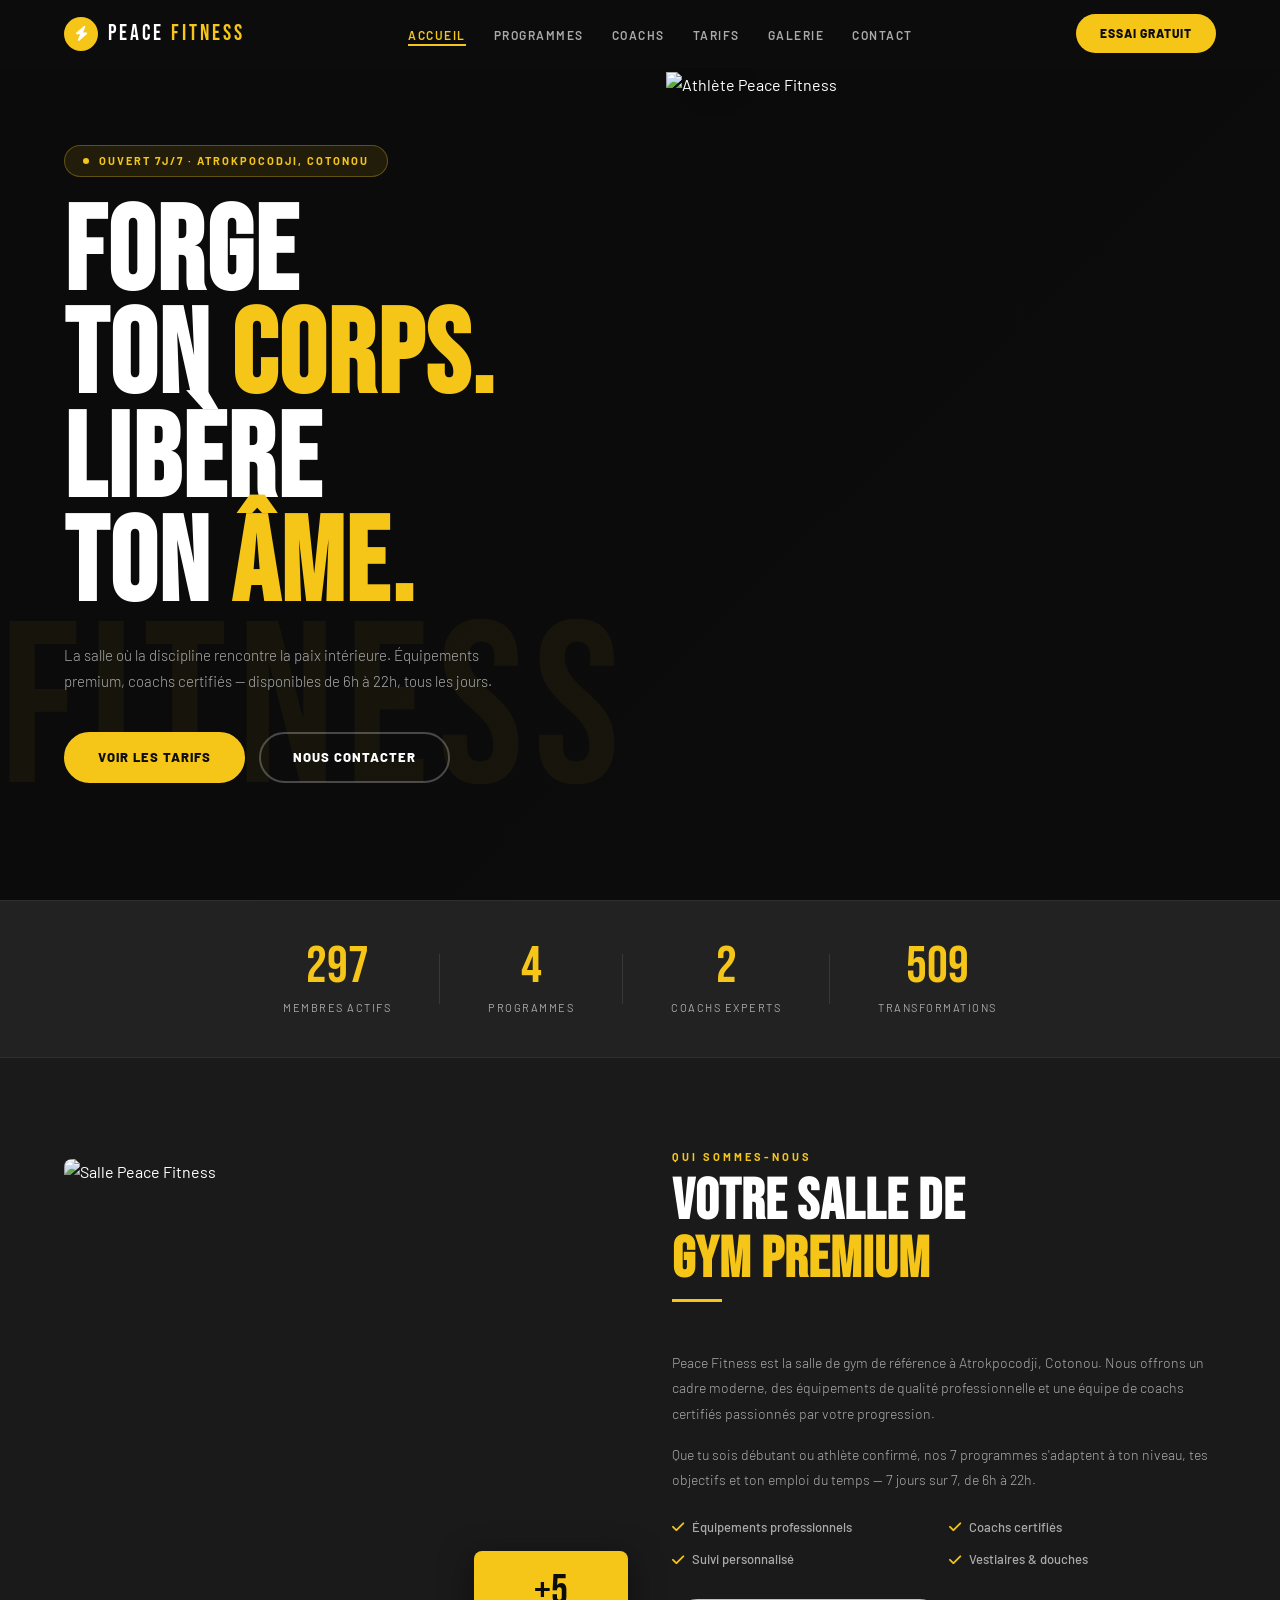
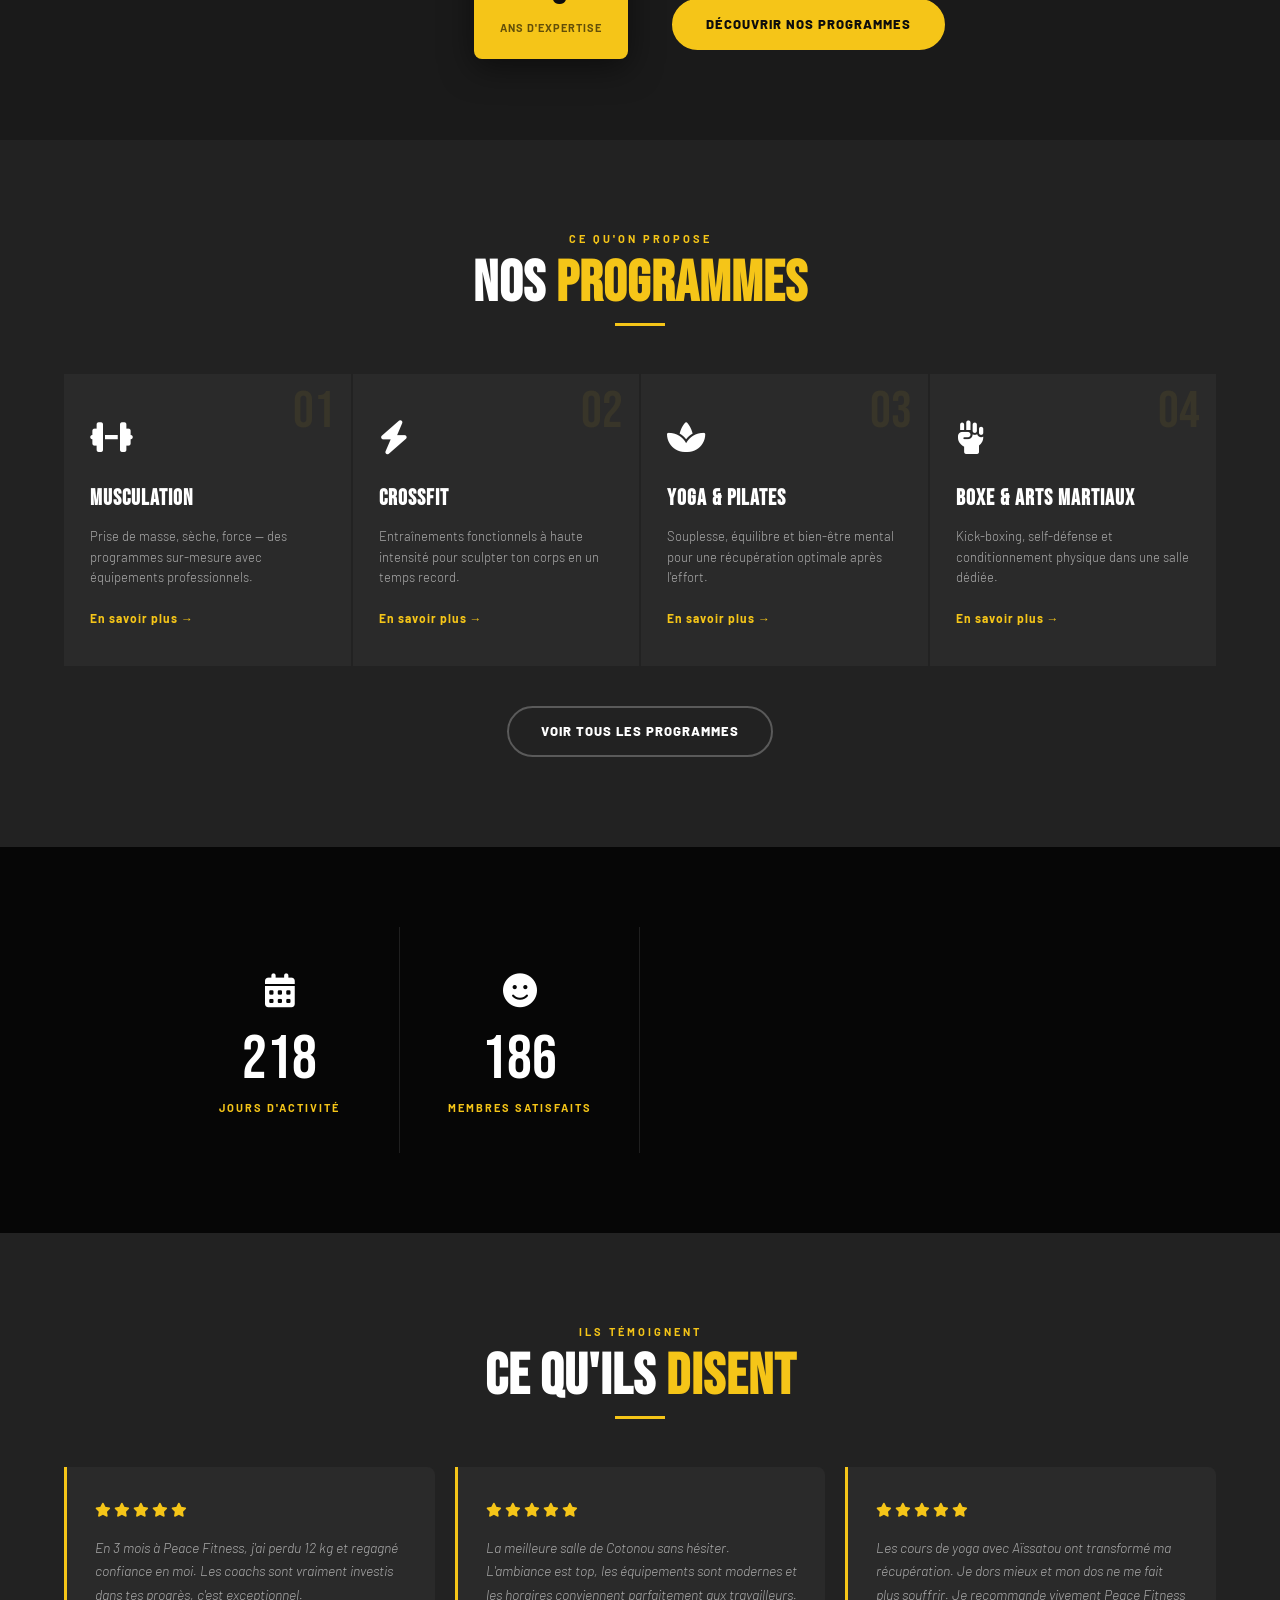
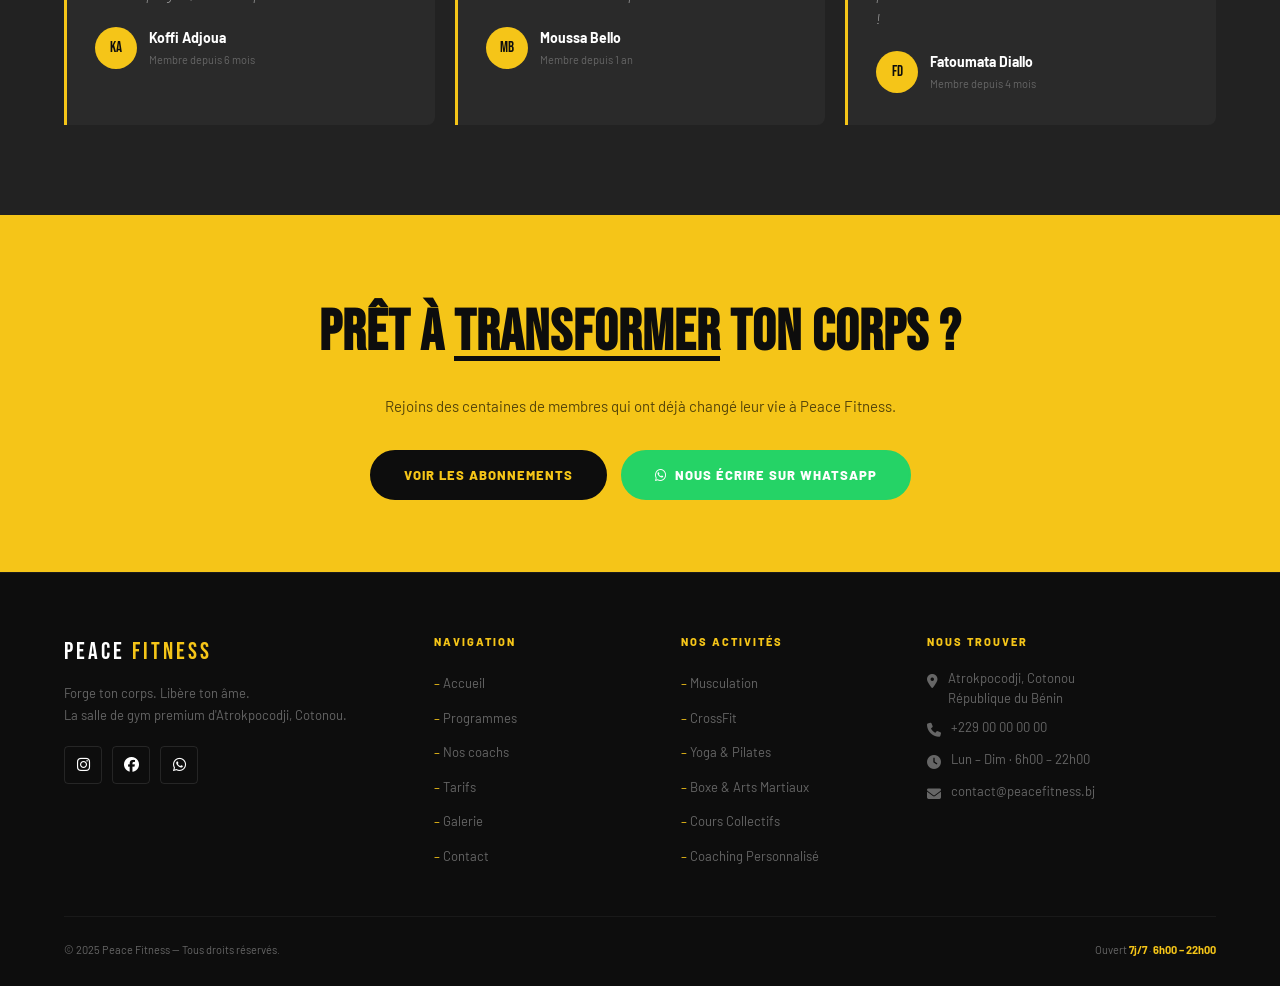
==== index.html @ 105f20bf "Premier commit - Peace Fitness" ====
<!DOCTYPE html>
<html lang="fr">
<head>
  <meta charset="UTF-8">
  <meta name="viewport" content="width=device-width, initial-scale=1.0">
  <meta name="description" content="Peace Fitness — Salle de gym premium à Atrokpocodji, Cotonou. Musculation, CrossFit, Yoga, Boxe. Ouverts 7j/7 de 6h à 22h.">
  <title>Accueil — Peace Fitness | Cotonou</title>
  <link rel="stylesheet" href="https://cdnjs.cloudflare.com/ajax/libs/font-awesome/6.5.1/css/all.min.css">
  <link rel="stylesheet" href="css/global.css">
  <link rel="stylesheet" href="css/home.css">
</head>
<body>

  <!-- Navigation -->
  <div id="nav-placeholder"></div>

  <!-- ═══ HERO ═══ -->
  <section id="hero">
    <div class="hero-bg"></div>
    <div class="hero-bg-letters">FITNESS</div>
    <img class="hero-athlete"
         src="https://images.unsplash.com/photo-1583454110551-21f2fa2afe61?w=900&q=80"
         alt="Athlète Peace Fitness">
    <div class="hero-content">
      <div class="hero-eyebrow">Ouvert 7j/7 · Atrokpocodji, Cotonou</div>
      <h1 class="hero-title">
        FORGE<br>TON <span>CORPS.</span><br>LIBÈRE<br>TON <span>ÂME.</span>
      </h1>
      <p class="hero-sub">La salle où la discipline rencontre la paix intérieure. Équipements premium, coachs certifiés — disponibles de 6h à 22h, tous les jours.</p>
      <div class="hero-btns">
        <a href="tarifs.html" class="btn btn-yellow">Voir les tarifs</a>
        <a href="contact.html" class="btn btn-outline">Nous contacter</a>
      </div>
    </div>
  </section>

  <!-- ═══ STATS BANDE ═══ -->
  <div class="stats-band">
    <div class="stat-item reveal">
      <div class="stat-num" data-target="500">0</div>
      <div class="stat-label">Membres actifs</div>
    </div>
    <div class="stat-sep"></div>
    <div class="stat-item reveal">
      <div class="stat-num" data-target="7">0</div>
      <div class="stat-label">Programmes</div>
    </div>
    <div class="stat-sep"></div>
    <div class="stat-item reveal">
      <div class="stat-num" data-target="5">0</div>
      <div class="stat-label">Coachs experts</div>
    </div>
    <div class="stat-sep"></div>
    <div class="stat-item reveal">
      <div class="stat-num" data-target="874">0</div>
      <div class="stat-label">Transformations</div>
    </div>
  </div>

  <!-- ═══ À PROPOS RAPIDE ═══ -->
  <section id="about-quick">
    <div class="about-grid">
      <div class="about-img-wrap reveal-left">
        <img src="https://images.unsplash.com/photo-1571902943202-507ec2618e8f?w=800&q=80" alt="Salle Peace Fitness" class="about-img">
        <div class="about-badge">
          <span class="badge-num">+5</span>
          <span class="badge-txt">ans d'expertise</span>
        </div>
      </div>
      <div class="about-content reveal-right">
        <div class="sec-eyebrow" style="text-align:left">Qui sommes-nous</div>
        <h2 class="sec-title" style="text-align:left">VOTRE SALLE DE<br><span>GYM PREMIUM</span></h2>
        <div class="sec-divider" style="margin-left:0"></div>
        <p class="about-text">Peace Fitness est la salle de gym de référence à Atrokpocodji, Cotonou. Nous offrons un cadre moderne, des équipements de qualité professionnelle et une équipe de coachs certifiés passionnés par votre progression.</p>
        <p class="about-text">Que tu sois débutant ou athlète confirmé, nos 7 programmes s'adaptent à ton niveau, tes objectifs et ton emploi du temps — 7 jours sur 7, de 6h à 22h.</p>
        <div class="about-features">
          <div class="about-feat"><span class="feat-icon"><i class="fa-solid fa-check"></i></span> Équipements professionnels</div>
          <div class="about-feat"><span class="feat-icon"><i class="fa-solid fa-check"></i></span> Coachs certifiés</div>
          <div class="about-feat"><span class="feat-icon"><i class="fa-solid fa-check"></i></span> Suivi personnalisé</div>
          <div class="about-feat"><span class="feat-icon"><i class="fa-solid fa-check"></i></span> Vestiaires & douches</div>
        </div>
        <a href="programmes.html" class="btn btn-yellow" style="margin-top:28px">Découvrir nos programmes</a>
      </div>
    </div>
  </section>

  <!-- ═══ PROGRAMMES APERÇU ═══ -->
  <section id="progs-preview" style="background:var(--black3)">
    <div class="sec-eyebrow reveal">Ce qu'on propose</div>
    <h2 class="sec-title reveal">NOS <span>PROGRAMMES</span></h2>
    <div class="sec-divider reveal"></div>
    <div class="progs-grid">
      <div class="prog-card reveal">
        <div class="prog-num">01</div>
        <div class="prog-icon"><i class="fa-solid fa-dumbbell"></i></div>
        <h3 class="prog-name">Musculation</h3>
        <p class="prog-desc">Prise de masse, sèche, force — des programmes sur-mesure avec équipements professionnels.</p>
        <a href="programmes.html" class="prog-link">En savoir plus →</a>
      </div>
      <div class="prog-card reveal">
        <div class="prog-num">02</div>
        <div class="prog-icon"><i class="fa-solid fa-bolt"></i></div>
        <h3 class="prog-name">CrossFit</h3>
        <p class="prog-desc">Entraînements fonctionnels à haute intensité pour sculpter ton corps en un temps record.</p>
        <a href="programmes.html" class="prog-link">En savoir plus →</a>
      </div>
      <div class="prog-card reveal">
        <div class="prog-num">03</div>
        <div class="prog-icon"><i class="fa-solid fa-spa"></i></div>
        <h3 class="prog-name">Yoga & Pilates</h3>
        <p class="prog-desc">Souplesse, équilibre et bien-être mental pour une récupération optimale après l'effort.</p>
        <a href="programmes.html" class="prog-link">En savoir plus →</a>
      </div>
      <div class="prog-card reveal">
        <div class="prog-num">04</div>
        <div class="prog-icon"><i class="fa-solid fa-hand-fist"></i></div>
        <h3 class="prog-name">Boxe & Arts Martiaux</h3>
        <p class="prog-desc">Kick-boxing, self-défense et conditionnement physique dans une salle dédiée.</p>
        <a href="programmes.html" class="prog-link">En savoir plus →</a>
      </div>
    </div>
    <div style="text-align:center;margin-top:40px">
      <a href="programmes.html" class="btn btn-outline reveal">Voir tous les programmes</a>
    </div>
  </section>

  <!-- ═══ COMPTEURS ═══ -->
  <section id="compteurs">
    <div class="compteurs-grid">
      <div class="compteur-item reveal"><div class="compteur-icon"><i class="fa-solid fa-calendar-days"></i></div><div class="compteur-num" data-target="586">0</div><div class="compteur-label">Jours d'activité</div></div>
      <div class="compteur-item reveal"><div class="compteur-icon"><i class="fa-solid fa-face-smile"></i></div><div class="compteur-num" data-target="500">0</div><div class="compteur-label">Membres satisfaits</div></div>
      <div class="compteur-item reveal"><div class="compteur-icon"><i class="fa-solid fa-trophy"></i></div><div class="compteur-num" data-target="874">0</div><div class="compteur-label">Transformations réussies</div></div>
      <div class="compteur-item reveal"><div class="compteur-icon"><i class="fa-solid fa-fire"></i></div><div class="compteur-num" data-target="1200">0</div><div class="compteur-label">Corps sculptés</div></div>
    </div>
  </section>

  <!-- ═══ TÉMOIGNAGES ═══ -->
  <section id="temoignages" style="background:var(--black3)">
    <div class="sec-eyebrow reveal">Ils témoignent</div>
    <h2 class="sec-title reveal">CE QU'ILS <span>DISENT</span></h2>
    <div class="sec-divider reveal"></div>
    <div class="temos-grid">
      <div class="temo-card reveal">
        <div class="temo-stars"><i class="fa-solid fa-star"></i><i class="fa-solid fa-star"></i><i class="fa-solid fa-star"></i><i class="fa-solid fa-star"></i><i class="fa-solid fa-star"></i></div>
        <p class="temo-text">En 3 mois à Peace Fitness, j'ai perdu 12 kg et regagné confiance en moi. Les coachs sont vraiment investis dans tes progrès, c'est exceptionnel.</p>
        <div class="temo-author">
          <div class="temo-avatar">KA</div>
          <div><div class="temo-name">Koffi Adjoua</div><div class="temo-info">Membre depuis 6 mois</div></div>
        </div>
      </div>
      <div class="temo-card reveal">
        <div class="temo-stars"><i class="fa-solid fa-star"></i><i class="fa-solid fa-star"></i><i class="fa-solid fa-star"></i><i class="fa-solid fa-star"></i><i class="fa-solid fa-star"></i></div>
        <p class="temo-text">La meilleure salle de Cotonou sans hésiter. L'ambiance est top, les équipements sont modernes et les horaires conviennent parfaitement aux travailleurs.</p>
        <div class="temo-author">
          <div class="temo-avatar">MB</div>
          <div><div class="temo-name">Moussa Bello</div><div class="temo-info">Membre depuis 1 an</div></div>
        </div>
      </div>
      <div class="temo-card reveal">
        <div class="temo-stars"><i class="fa-solid fa-star"></i><i class="fa-solid fa-star"></i><i class="fa-solid fa-star"></i><i class="fa-solid fa-star"></i><i class="fa-solid fa-star"></i></div>
        <p class="temo-text">Les cours de yoga avec Aïssatou ont transformé ma récupération. Je dors mieux et mon dos ne me fait plus souffrir. Je recommande vivement Peace Fitness !</p>
        <div class="temo-author">
          <div class="temo-avatar">FD</div>
          <div><div class="temo-name">Fatoumata Diallo</div><div class="temo-info">Membre depuis 4 mois</div></div>
        </div>
      </div>
    </div>
  </section>

  <!-- ═══ CTA BANDE ═══ -->
  <section id="cta-band">
    <div class="cta-content reveal">
      <h2 class="cta-title">PRÊT À <span>TRANSFORMER</span> TON CORPS ?</h2>
      <p class="cta-sub">Rejoins des centaines de membres qui ont déjà changé leur vie à Peace Fitness.</p>
      <div class="cta-btns">
        <a href="tarifs.html" class="btn btn-yellow">Voir les abonnements</a>
        <a href="https://wa.me/22900000000" class="btn btn-wa" target="_blank"><i class="fa-brands fa-whatsapp"></i> Nous écrire sur WhatsApp</a>
      </div>
    </div>
  </section>

  <!-- Footer -->
  <div id="footer-placeholder"></div>

  <script src="js/components.js"></script>
  <script src="js/global.js"></script>
  <script>
    /* Compteurs stats-band */
    document.addEventListener('DOMContentLoaded', () => {
      const statNums = document.querySelectorAll('.stat-num');
      const sObs = new IntersectionObserver((entries) => {
        entries.forEach(e => {
          if (e.isIntersecting) {
            const t = parseInt(e.target.dataset.target);
            let c = 0; const step = t / (1400/16);
            const timer = setInterval(() => {
              c += step; if (c >= t) { c = t; clearInterval(timer); }
              e.target.textContent = Math.floor(c).toLocaleString('fr-FR');
            }, 16);
            sObs.unobserve(e.target);
          }
        });
      }, { threshold: 0.5 });
      statNums.forEach(n => sObs.observe(n));
    });
  </script>
</body>
</html>
---- css/global.css ----
@import url('https://fonts.googleapis.com/css2?family=Bebas+Neue&family=Barlow:ital,wght@0,300;0,400;0,500;0,600;0,700;0,800;0,900;1,400&display=swap');

/* ═══════════════════════════════════════
   VARIABLES GLOBALES
═══════════════════════════════════════ */
:root {
  --black:      #0D0D0D;
  --black2:     #1A1A1A;
  --black3:     #222222;
  --black4:     #2A2A2A;
  --yellow:     #F5C518;
  --yellow-lt:  #FFE066;
  --yellow-dim: rgba(245,197,24,0.10);
  --white:      #FFFFFF;
  --gray:       #AAAAAA;
  --gray2:      #666666;
  --green:      #25D366;
  --font-title: 'Bebas Neue', sans-serif;
  --font-body:  'Barlow', sans-serif;
  --nav-h:      68px;
  --radius:     4px;
  --radius-lg:  8px;
  --transition: 0.25s ease;
}

/* ═══════════════════════════════════════
   RESET & BASE
═══════════════════════════════════════ */
*, *::before, *::after { box-sizing: border-box; margin: 0; padding: 0; }
html   { scroll-behavior: smooth; font-size: 16px; }
body   { background: var(--black2); color: var(--white); font-family: var(--font-body); overflow-x: hidden; line-height: 1.6; }
img    { display: block; max-width: 100%; }
a      { text-decoration: none; color: inherit; }
ul     { list-style: none; }
button { cursor: pointer; font-family: var(--font-body); border: none; }

/* ═══════════════════════════════════════
   NAVIGATION
═══════════════════════════════════════ */
.navbar {
  position: fixed; top: 0; left: 0; right: 0; z-index: 300;
  display: flex; align-items: center; justify-content: space-between;
  padding: 0 5%; height: var(--nav-h);
  background: rgba(13,13,13,0.96);
  backdrop-filter: blur(12px);
  border-bottom: 1px solid rgba(245,197,24,0.0);
  transition: border-color var(--transition);
}
.navbar.scrolled { border-bottom-color: rgba(245,197,24,0.2); }

.nav-logo { display: flex; align-items: center; gap: 10px; }
.nav-logo-icon {
  width: 34px; height: 34px; background: var(--yellow);
  border-radius: 50%; display: flex; align-items: center;
  justify-content: center; font-size: 15px; flex-shrink: 0;
}
.nav-logo-text { font-family: var(--font-title); font-size: 22px; letter-spacing: 3px; color: var(--white); }
.nav-logo-text span { color: var(--yellow); }

.nav-links { display: flex; gap: 28px; }
.nav-links a {
  color: var(--gray); font-size: 12px; font-weight: 600;
  letter-spacing: 1.5px; text-transform: uppercase;
  transition: color var(--transition); position: relative; padding-bottom: 2px;
}
.nav-links a::after {
  content: ''; position: absolute; bottom: -2px; left: 0; right: 0;
  height: 2px; background: var(--yellow); transform: scaleX(0);
  transition: transform var(--transition); transform-origin: left;
}
.nav-links a:hover, .nav-links a.active { color: var(--yellow); }
.nav-links a:hover::after, .nav-links a.active::after { transform: scaleX(1); }

.nav-cta {
  background: var(--yellow); color: var(--black);
  padding: 10px 24px; border-radius: 30px;
  font-size: 12px; font-weight: 800; letter-spacing: 1px; text-transform: uppercase;
  transition: background var(--transition), transform var(--transition);
}
.nav-cta:hover { background: var(--yellow-lt); transform: translateY(-1px); }

.burger {
  display: none; flex-direction: column; gap: 5px;
  background: none; border: none; padding: 4px;
}
.burger span { width: 24px; height: 2px; background: var(--white); display: block; transition: all 0.3s; }
.burger.open span:nth-child(1) { transform: translateY(7px) rotate(45deg); }
.burger.open span:nth-child(2) { opacity: 0; }
.burger.open span:nth-child(3) { transform: translateY(-7px) rotate(-45deg); }

.mobile-menu {
  display: none; position: fixed; top: var(--nav-h); left: 0; right: 0;
  background: var(--black); z-index: 299;
  border-bottom: 2px solid var(--yellow);
  padding: 0 5%;
  max-height: 0; overflow: hidden;
  transition: max-height 0.35s ease, padding 0.35s ease;
}
.mobile-menu.open { max-height: 400px; padding: 16px 5% 24px; }
.mobile-menu a {
  display: block; color: var(--gray); font-size: 14px; font-weight: 600;
  letter-spacing: 1px; text-transform: uppercase;
  padding: 13px 0; border-bottom: 1px solid rgba(255,255,255,0.06);
  transition: color var(--transition);
}
.mobile-menu a:hover, .mobile-menu a.active { color: var(--yellow); }
.mobile-menu .mob-cta { color: var(--yellow); font-weight: 800; border-bottom: none; margin-top: 8px; }

/* ═══════════════════════════════════════
   PAGE HEADER (bannière titre intérieure)
═══════════════════════════════════════ */
.page-header {
  padding: calc(var(--nav-h) + 70px) 5% 70px;
  background: var(--black);
  position: relative; overflow: hidden; text-align: center;
}
.page-header::before {
  content: ''; position: absolute; inset: 0;
  background: url('https://images.unsplash.com/photo-1534438327276-14e5300c3a48?w=1400&q=80') center/cover;
  opacity: 0.10;
}
.page-header-bg-text {
  position: absolute; top: 50%; left: 50%; transform: translate(-50%, -50%);
  font-family: var(--font-title); font-size: clamp(80px, 15vw, 180px);
  color: rgba(245,197,24,0.05); letter-spacing: 10px;
  pointer-events: none; white-space: nowrap;
}
.page-header-content { position: relative; z-index: 2; }
.page-header-eyebrow {
  display: inline-block; font-size: 11px; font-weight: 700;
  letter-spacing: 3px; text-transform: uppercase; color: var(--yellow);
  margin-bottom: 14px;
}
.page-header h1 {
  font-family: var(--font-title); font-size: clamp(44px, 7vw, 80px);
  color: var(--white); letter-spacing: 2px; line-height: 1;
  margin-bottom: 16px;
}
.page-header h1 span { color: var(--yellow); }
.page-header p { font-size: 15px; color: var(--gray); max-width: 520px; margin: 0 auto; font-weight: 300; }
.breadcrumb {
  display: flex; align-items: center; justify-content: center;
  gap: 8px; margin-top: 24px;
  font-size: 12px; color: var(--gray2); letter-spacing: 1px;
}
.breadcrumb a { color: var(--yellow); transition: opacity var(--transition); }
.breadcrumb a:hover { opacity: 0.7; }
.breadcrumb-sep { color: var(--gray2); }

/* ═══════════════════════════════════════
   SECTION UTILITAIRES
═══════════════════════════════════════ */
section { padding: 90px 5%; }

.sec-eyebrow {
  font-size: 11px; font-weight: 700; letter-spacing: 3px;
  text-transform: uppercase; color: var(--yellow);
  text-align: center; margin-bottom: 8px;
}
.sec-title {
  font-family: var(--font-title); font-size: clamp(34px, 5vw, 58px);
  text-align: center; color: var(--white); letter-spacing: 1px;
  line-height: 1; margin-bottom: 10px;
}
.sec-title span { color: var(--yellow); }
.sec-divider { width: 50px; height: 3px; background: var(--yellow); margin: 0 auto 48px; }

.sec-header-left .sec-eyebrow { text-align: left; }
.sec-header-left .sec-title   { text-align: left; }
.sec-header-left .sec-divider { margin-left: 0; }

/* ═══════════════════════════════════════
   BOUTONS
═══════════════════════════════════════ */
.btn {
  display: inline-block; padding: 13px 32px; border-radius: 30px;
  font-size: 13px; font-weight: 800; letter-spacing: 1px; text-transform: uppercase;
  transition: all var(--transition); border: 2px solid transparent;
}
.btn-yellow  { background: var(--yellow); color: var(--black); border-color: var(--yellow); }
.btn-yellow:hover { background: var(--yellow-lt); border-color: var(--yellow-lt); transform: translateY(-2px); }
.btn-outline { background: transparent; color: var(--white); border-color: rgba(255,255,255,0.25); }
.btn-outline:hover { border-color: var(--yellow); color: var(--yellow); transform: translateY(-2px); }
.btn-dark    { background: var(--black); color: var(--yellow); border-color: var(--black); }
.btn-dark:hover { background: var(--black2); }
.btn-wa      { background: var(--green); color: var(--white); border-color: var(--green); gap: 8px; display: inline-flex; align-items: center; }
.btn-wa:hover { background: #1ebe5a; border-color: #1ebe5a; transform: translateY(-2px); }
.btn-sm { padding: 9px 22px; font-size: 12px; }

/* ═══════════════════════════════════════
   CARDS COMMUNES
═══════════════════════════════════════ */
.card {
  background: var(--black3); border-radius: var(--radius-lg);
  border: 1px solid rgba(255,255,255,0.06);
  transition: transform var(--transition), box-shadow var(--transition);
}
.card:hover { transform: translateY(-5px); box-shadow: 0 12px 40px rgba(0,0,0,0.4); }

/* ═══════════════════════════════════════
   SCROLL REVEAL
═══════════════════════════════════════ */
.reveal { opacity: 0; transform: translateY(28px); transition: opacity 0.6s ease, transform 0.6s ease; }
.reveal.visible { opacity: 1; transform: translateY(0); }
.reveal-left  { opacity: 0; transform: translateX(-30px); transition: opacity 0.6s ease, transform 0.6s ease; }
.reveal-left.visible  { opacity: 1; transform: translateX(0); }
.reveal-right { opacity: 0; transform: translateX(30px); transition: opacity 0.6s ease, transform 0.6s ease; }
.reveal-right.visible { opacity: 1; transform: translateX(0); }

/* ═══════════════════════════════════════
   NOTIFICATION TOAST
═══════════════════════════════════════ */
.toast {
  position: fixed; bottom: 24px; right: 24px; z-index: 9999;
  background: var(--black3); border: 1px solid var(--yellow);
  border-radius: var(--radius-lg); padding: 14px 20px;
  font-size: 14px; color: var(--white); max-width: 300px;
  transform: translateY(80px); opacity: 0; transition: all 0.35s;
  pointer-events: none;
}
.toast.show { transform: translateY(0); opacity: 1; }
.toast strong { color: var(--yellow); }

/* ═══════════════════════════════════════
   FOOTER
═══════════════════════════════════════ */
footer {
  background: var(--black); border-top: 1px solid rgba(255,255,255,0.06);
  padding: 60px 5% 28px;
}
.footer-grid {
  display: grid; grid-template-columns: 1.6fr 1fr 1fr 1.4fr;
  gap: 40px; margin-bottom: 48px;
}
.footer-logo { font-family: var(--font-title); font-size: 24px; letter-spacing: 3px; color: var(--white); margin-bottom: 10px; }
.footer-logo span { color: var(--yellow); }
.footer-tagline { font-size: 13px; color: var(--gray2); line-height: 1.7; margin-bottom: 20px; }
.footer-social { display: flex; gap: 10px; }
.footer-social a {
  width: 38px; height: 38px; border-radius: var(--radius);
  border: 1px solid rgba(255,255,255,0.1); display: flex;
  align-items: center; justify-content: center; font-size: 15px;
  transition: all var(--transition);
}
.footer-social a:hover { border-color: var(--yellow); background: var(--yellow-dim); }

.footer-col-title {
  font-size: 11px; font-weight: 800; letter-spacing: 2px;
  text-transform: uppercase; color: var(--yellow); margin-bottom: 18px;
}
.footer-links { display: flex; flex-direction: column; gap: 9px; }
.footer-links a { font-size: 13px; color: var(--gray2); transition: color var(--transition); }
.footer-links a::before { content: '– '; color: var(--yellow); }
.footer-links a:hover { color: var(--yellow); }

.footer-contact-item { display: flex; align-items: flex-start; gap: 10px; margin-bottom: 10px; }
.footer-contact-item .icon { font-size: 14px; margin-top: 1px; flex-shrink: 0; }
.footer-contact-item span { font-size: 13px; color: var(--gray2); line-height: 1.5; }

.footer-bottom {
  border-top: 1px solid rgba(255,255,255,0.05); padding-top: 24px;
  display: flex; justify-content: space-between; align-items: center; flex-wrap: wrap; gap: 12px;
}
.footer-copy { font-size: 11px; color: var(--gray2); }
.footer-hours { font-size: 11px; color: var(--gray2); }
.footer-hours span { color: var(--yellow); font-weight: 700; }

/* ═══════════════════════════════════════
   RESPONSIVE GLOBAL
═══════════════════════════════════════ */
@media (max-width: 960px) {
  .footer-grid { grid-template-columns: 1fr 1fr; }
}
@media (max-width: 640px) {
  .nav-links, .nav-cta { display: none; }
  .burger { display: flex; }
  section { padding: 70px 5%; }
  .footer-grid { grid-template-columns: 1fr; gap: 28px; }
  .footer-bottom { flex-direction: column; text-align: center; }
}
---- css/home.css ----
/* ═══════════════════════════════════════
   HOME PAGE CSS
═══════════════════════════════════════ */

/* ── HERO ── */
#hero {
  position: relative; min-height: 100vh;
  display: flex; align-items: center;
  padding: calc(var(--nav-h) + 20px) 5% 60px;
  background: var(--black); overflow: hidden;
}
.hero-bg {
  position: absolute; inset: 0;
  background: url('https://images.unsplash.com/photo-1534438327276-14e5300c3a48?w=1400&q=80') center/cover;
  opacity: 0.18;
}
.hero-bg::after {
  content: ''; position: absolute; inset: 0;
  background: linear-gradient(135deg, rgba(0,0,0,0.88) 40%, rgba(0,0,0,0.3));
}
.hero-bg-letters {
  position: absolute; left: 0; bottom: 8%;
  font-family: var(--font-title); font-size: clamp(100px,18vw,240px);
  color: rgba(245,197,24,0.05); letter-spacing: 10px;
  pointer-events: none; line-height: 1; z-index: 1;
}
.hero-athlete {
  position: absolute; right: 0; bottom: 0;
  height: 92%; width: 48%;
  object-fit: contain; object-position: bottom right;
  filter: drop-shadow(0 0 60px rgba(245,197,24,0.10));
  z-index: 1;
}
.hero-content { position: relative; z-index: 2; max-width: 600px; }
.hero-eyebrow {
  display: inline-flex; align-items: center; gap: 10px;
  background: rgba(245,197,24,0.10); border: 1px solid rgba(245,197,24,0.3);
  border-radius: 100px; padding: 6px 18px;
  font-size: 11px; font-weight: 700; letter-spacing: 2px; text-transform: uppercase;
  color: var(--yellow); margin-bottom: 26px;
}
.hero-eyebrow::before {
  content: ''; width: 6px; height: 6px;
  background: var(--yellow); border-radius: 50%;
  animation: blink 1.5s ease-in-out infinite;
}
@keyframes blink { 0%,100%{opacity:1} 50%{opacity:0.2} }
.hero-title {
  font-family: var(--font-title); font-size: clamp(58px, 9.5vw, 118px);
  line-height: .88; letter-spacing: 2px; color: var(--white); margin-bottom: 24px;
}
.hero-title span { color: var(--yellow); }
.hero-sub {
  font-size: 15px; color: var(--gray); line-height: 1.75;
  max-width: 440px; margin-bottom: 38px; font-weight: 300;
}
.hero-btns { display: flex; gap: 14px; flex-wrap: wrap; }

/* ── STATS BAND ── */
.stats-band {
  background: var(--black3); border-top: 1px solid rgba(255,255,255,0.06);
  border-bottom: 1px solid rgba(255,255,255,0.06);
  display: flex; align-items: center; justify-content: center;
  flex-wrap: wrap; gap: 0; padding: 40px 5%;
}
.stat-item { text-align: center; padding: 0 48px; }
.stat-num {
  font-family: var(--font-title); font-size: 52px; color: var(--yellow); line-height: 1;
}
.stat-label { font-size: 11px; color: var(--gray); text-transform: uppercase; letter-spacing: 1.5px; margin-top: 6px; }
.stat-sep { width: 1px; height: 50px; background: rgba(255,255,255,0.1); }

/* ── À PROPOS ── */
#about-quick { background: var(--black2); }
.about-grid { display: grid; grid-template-columns: 1fr 1fr; gap: 64px; align-items: center; }
.about-img-wrap { position: relative; }
.about-img { width: 100%; height: 480px; object-fit: cover; border-radius: var(--radius-lg); filter: grayscale(20%); }
.about-badge {
  position: absolute; bottom: -20px; right: -20px;
  background: var(--yellow); border-radius: var(--radius-lg);
  padding: 20px 26px; text-align: center; box-shadow: 0 8px 32px rgba(0,0,0,0.5);
}
.badge-num { display: block; font-family: var(--font-title); font-size: 42px; color: var(--black); line-height: 1; }
.badge-txt { font-size: 11px; font-weight: 700; letter-spacing: 1px; text-transform: uppercase; color: rgba(0,0,0,0.6); }
.about-text { font-size: 14px; color: var(--gray); line-height: 1.8; margin-bottom: 16px; font-weight: 300; }
.about-features { display: grid; grid-template-columns: 1fr 1fr; gap: 10px; margin-top: 24px; }
.about-feat { display: flex; align-items: center; gap: 8px; font-size: 13px; color: var(--gray); font-weight: 500; }
.feat-icon { color: var(--yellow); font-weight: 700; font-size: 14px; }

/* ── PROGRAMMES PREVIEW ── */
.progs-grid { display: grid; grid-template-columns: repeat(4, 1fr); gap: 2px; }
.prog-card {
  background: var(--black4); padding: 36px 26px;
  position: relative; overflow: hidden;
  transition: background var(--transition);
}
.prog-card::after {
  content: ''; position: absolute; bottom: 0; left: 0; right: 0;
  height: 3px; background: var(--yellow);
  transform: scaleX(0); transition: transform var(--transition); transform-origin: left;
}
.prog-card:hover { background: #333; }
.prog-card:hover::after { transform: scaleX(1); }
.prog-num {
  position: absolute; top: 12px; right: 16px;
  font-family: var(--font-title); font-size: 52px;
  color: rgba(245,197,24,0.07); line-height: 1;
}
.prog-icon { font-size: 34px; margin-bottom: 16px; }
.prog-name { font-family: var(--font-title); font-size: 22px; color: var(--white); letter-spacing: 1px; margin-bottom: 10px; }
.prog-desc { font-size: 13px; color: var(--gray); line-height: 1.6; font-weight: 300; margin-bottom: 16px; }
.prog-link { font-size: 12px; font-weight: 700; color: var(--yellow); letter-spacing: 1px; transition: letter-spacing var(--transition); }
.prog-card:hover .prog-link { letter-spacing: 2px; }

/* ── COMPTEURS ── */
#compteurs {
  background: url('https://images.unsplash.com/photo-1517836357463-d25dfeac3438?w=1400&q=80') center/cover fixed;
  position: relative; padding: 80px 5%;
}
#compteurs::before { content: ''; position: absolute; inset: 0; background: rgba(0,0,0,0.78); }
.compteurs-grid {
  position: relative; z-index: 2;
  display: grid; grid-template-columns: repeat(4,1fr);
  max-width: 960px; margin: 0 auto; text-align: center;
}
.compteur-item { padding: 36px 20px; border-right: 1px solid rgba(255,255,255,0.1); }
.compteur-item:last-child { border-right: none; }
.compteur-icon { font-size: 34px; margin-bottom: 12px; }
.compteur-num { font-family: var(--font-title); font-size: 62px; color: var(--white); line-height: 1; margin-bottom: 8px; }
.compteur-label { font-size: 11px; font-weight: 700; letter-spacing: 2px; text-transform: uppercase; color: var(--yellow); }

/* ── TÉMOIGNAGES ── */
.temos-grid { display: grid; grid-template-columns: repeat(3,1fr); gap: 20px; }
.temo-card { background: var(--black4); padding: 32px 28px; border-left: 3px solid var(--yellow); border-radius: 0 var(--radius-lg) var(--radius-lg) 0; }
.temo-stars { color: var(--yellow); font-size: 14px; letter-spacing: 3px; margin-bottom: 14px; }
.temo-text { font-size: 14px; color: var(--gray); line-height: 1.7; font-style: italic; font-weight: 300; margin-bottom: 20px; }
.temo-author { display: flex; align-items: center; gap: 12px; }
.temo-avatar { width: 42px; height: 42px; border-radius: 50%; background: var(--yellow); display: flex; align-items: center; justify-content: center; font-family: var(--font-title); font-size: 15px; color: var(--black); flex-shrink: 0; }
.temo-name { font-size: 14px; font-weight: 700; color: var(--white); }
.temo-info { font-size: 11px; color: var(--gray2); margin-top: 2px; }

/* ── CTA BAND ── */
#cta-band {
  background: var(--yellow);
  padding: 72px 5%; text-align: center;
}
.cta-title { font-family: var(--font-title); font-size: clamp(32px,5vw,58px); color: var(--black); letter-spacing: 1px; margin-bottom: 14px; }
.cta-title span { color: var(--black); text-decoration: underline; text-underline-offset: 6px; }
.cta-sub { font-size: 15px; color: rgba(0,0,0,0.65); margin-bottom: 32px; font-weight: 400; }
.cta-btns { display: flex; gap: 14px; justify-content: center; flex-wrap: wrap; }
.cta-btns .btn-yellow { background: var(--black); color: var(--yellow); border-color: var(--black); }
.cta-btns .btn-yellow:hover { background: #111; }
.cta-btns .btn-wa { background: var(--green); border-color: var(--green); color: var(--white); }

/* ── RESPONSIVE ── */
@media (max-width: 960px) {
  .hero-athlete { width: 45%; opacity: 0.35; }
  .about-grid   { grid-template-columns: 1fr; }
  .about-badge  { right: 10px; }
  .progs-grid   { grid-template-columns: repeat(2,1fr); }
  .temos-grid   { grid-template-columns: 1fr; }
  .compteurs-grid { grid-template-columns: repeat(2,1fr); }
  .compteur-item:nth-child(2) { border-right: none; }
}
@media (max-width: 640px) {
  .hero-athlete   { display: none; }
  .hero-title     { font-size: 68px; }
  .hero-btns      { flex-direction: column; }
  .hero-btns .btn { text-align: center; }
  .stats-band     { gap: 0; }
  .stat-item      { padding: 20px 24px; }
  .stat-sep       { width: 100%; height: 1px; }
  .progs-grid     { grid-template-columns: 1fr; }
  .about-features { grid-template-columns: 1fr; }
  .cta-btns       { flex-direction: column; align-items: center; }
}
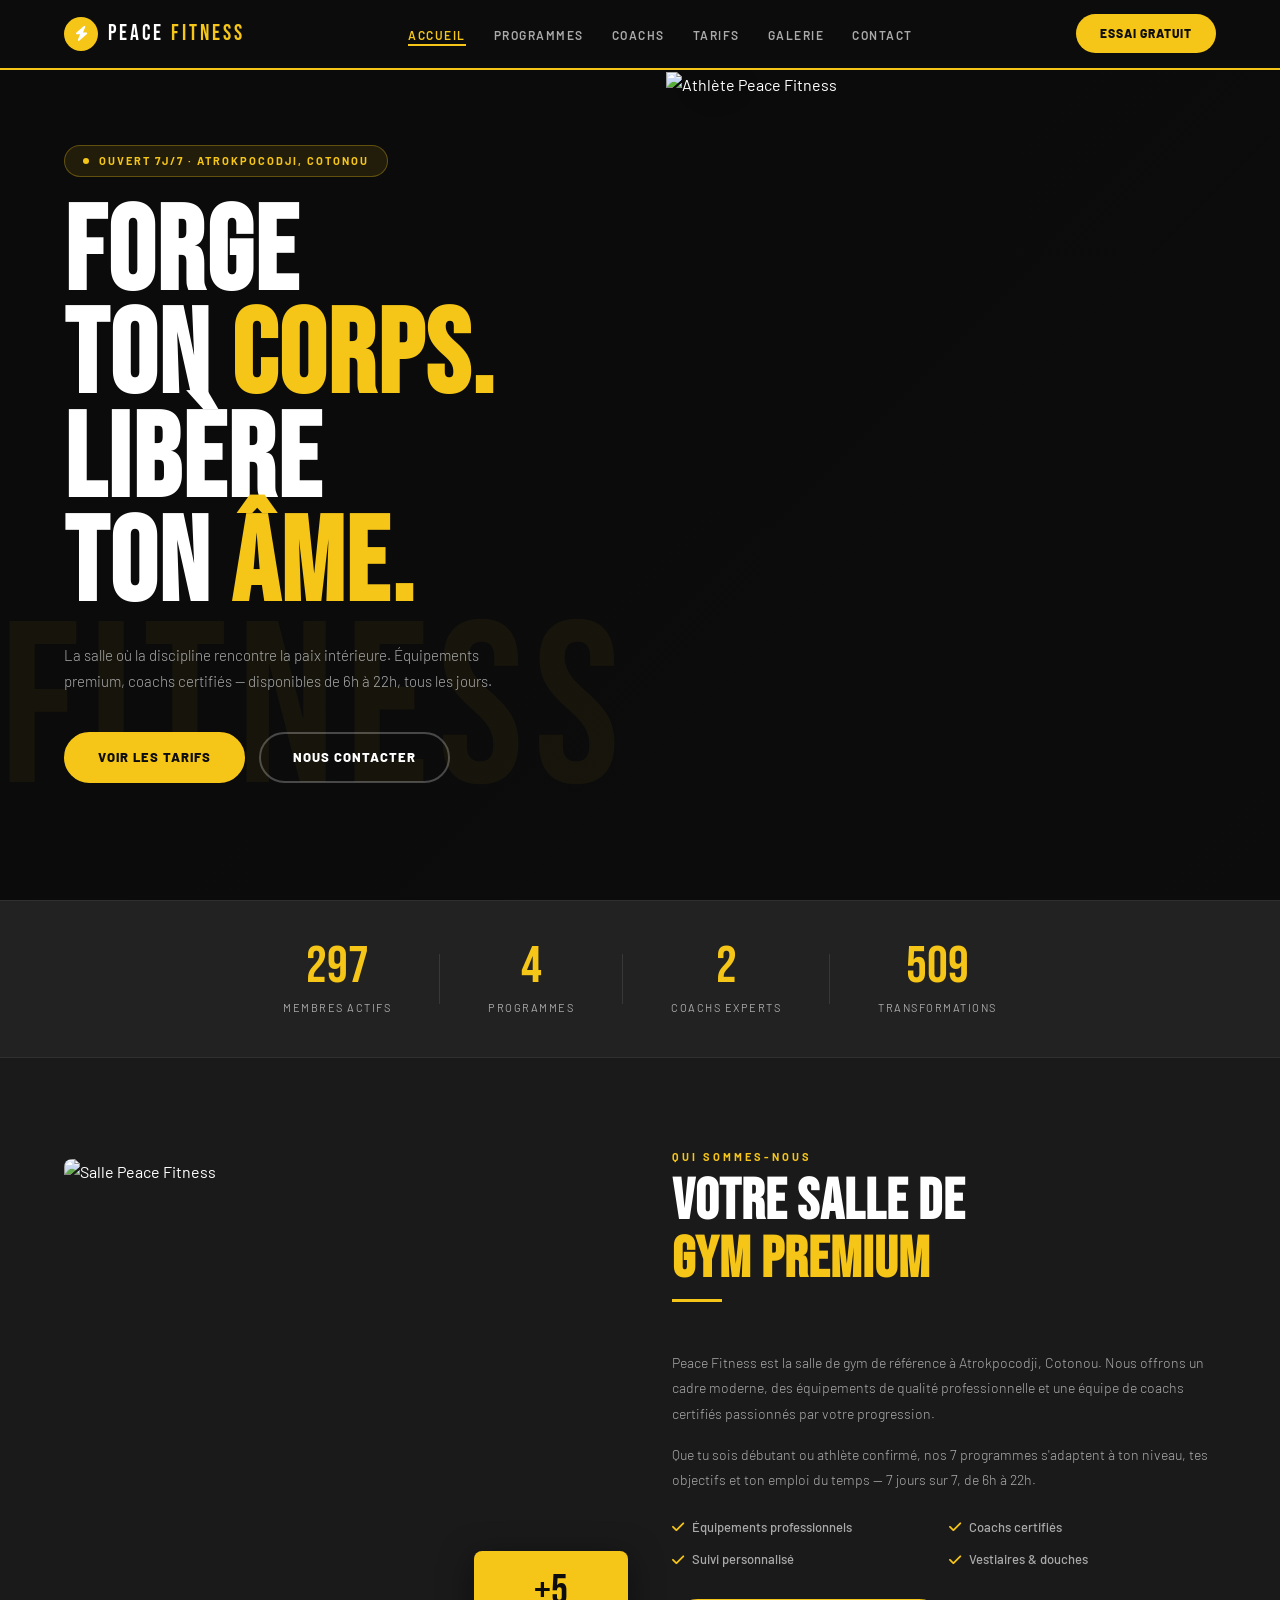
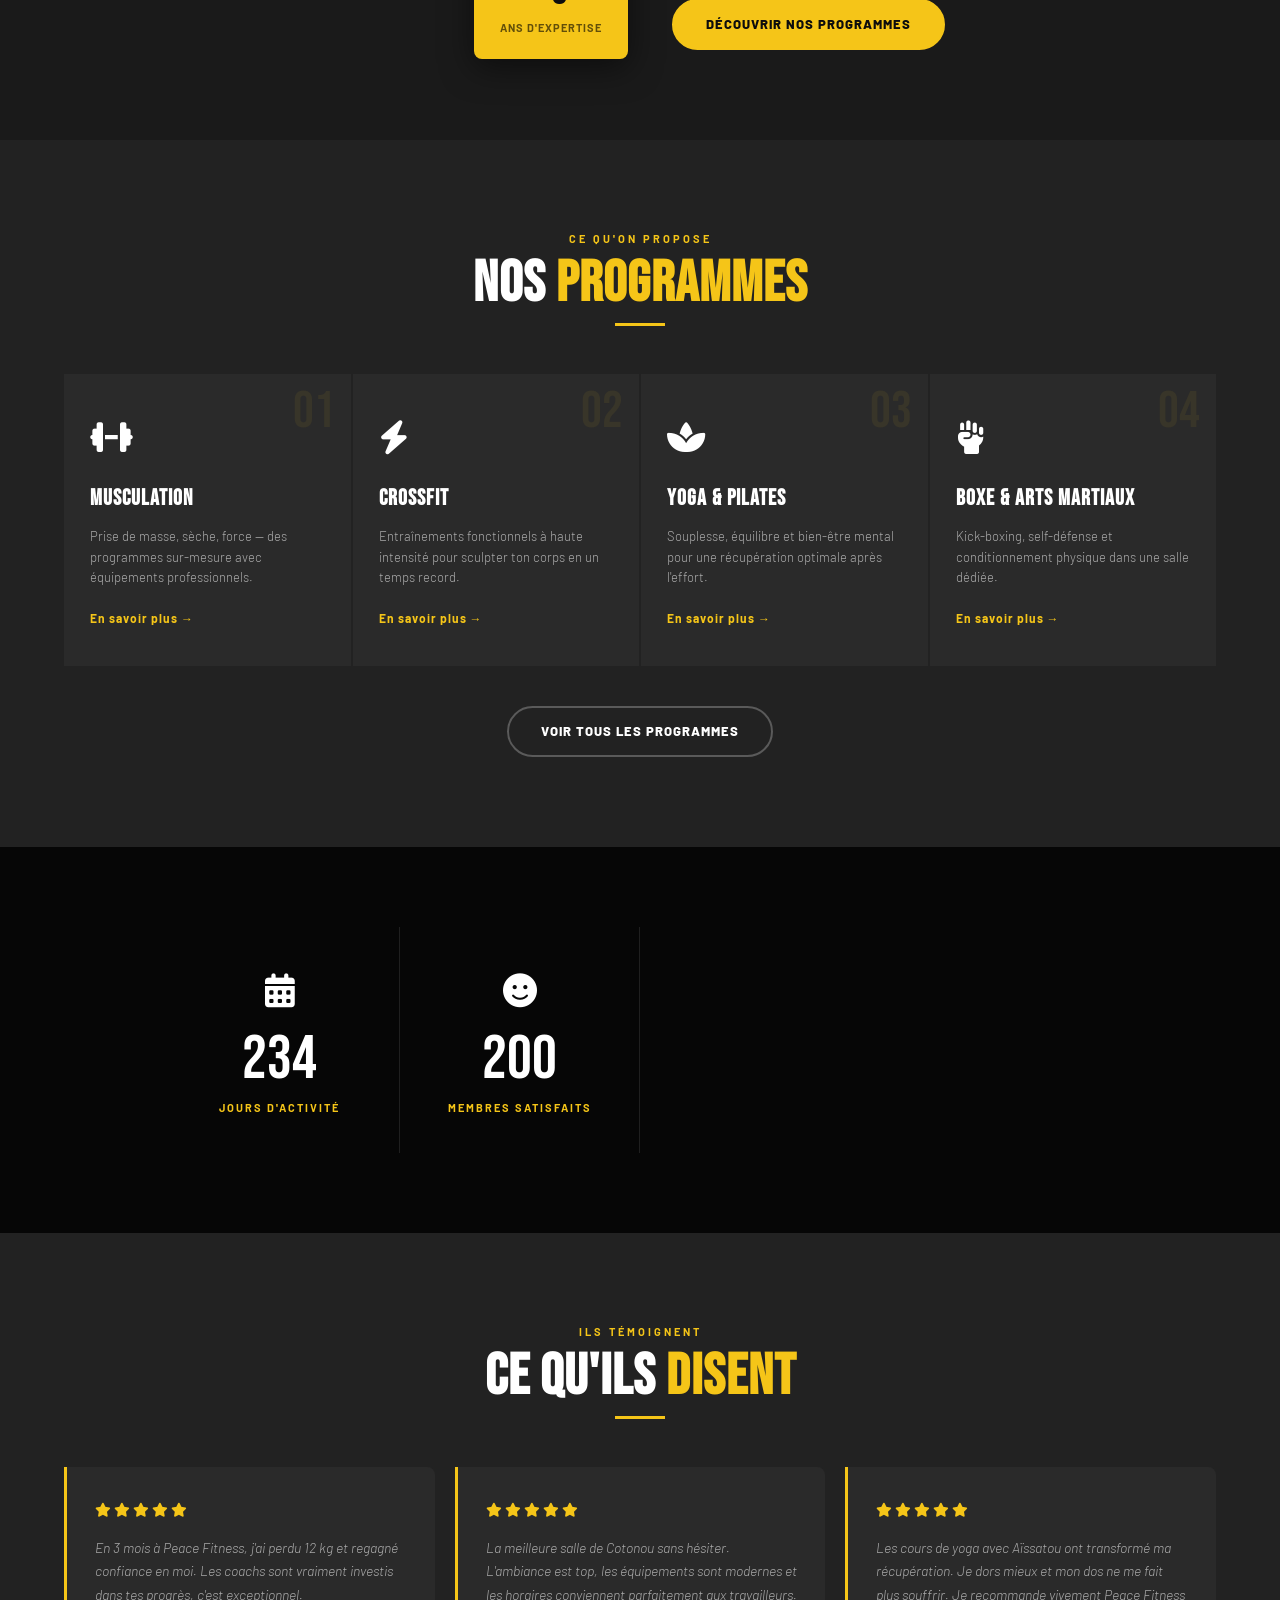
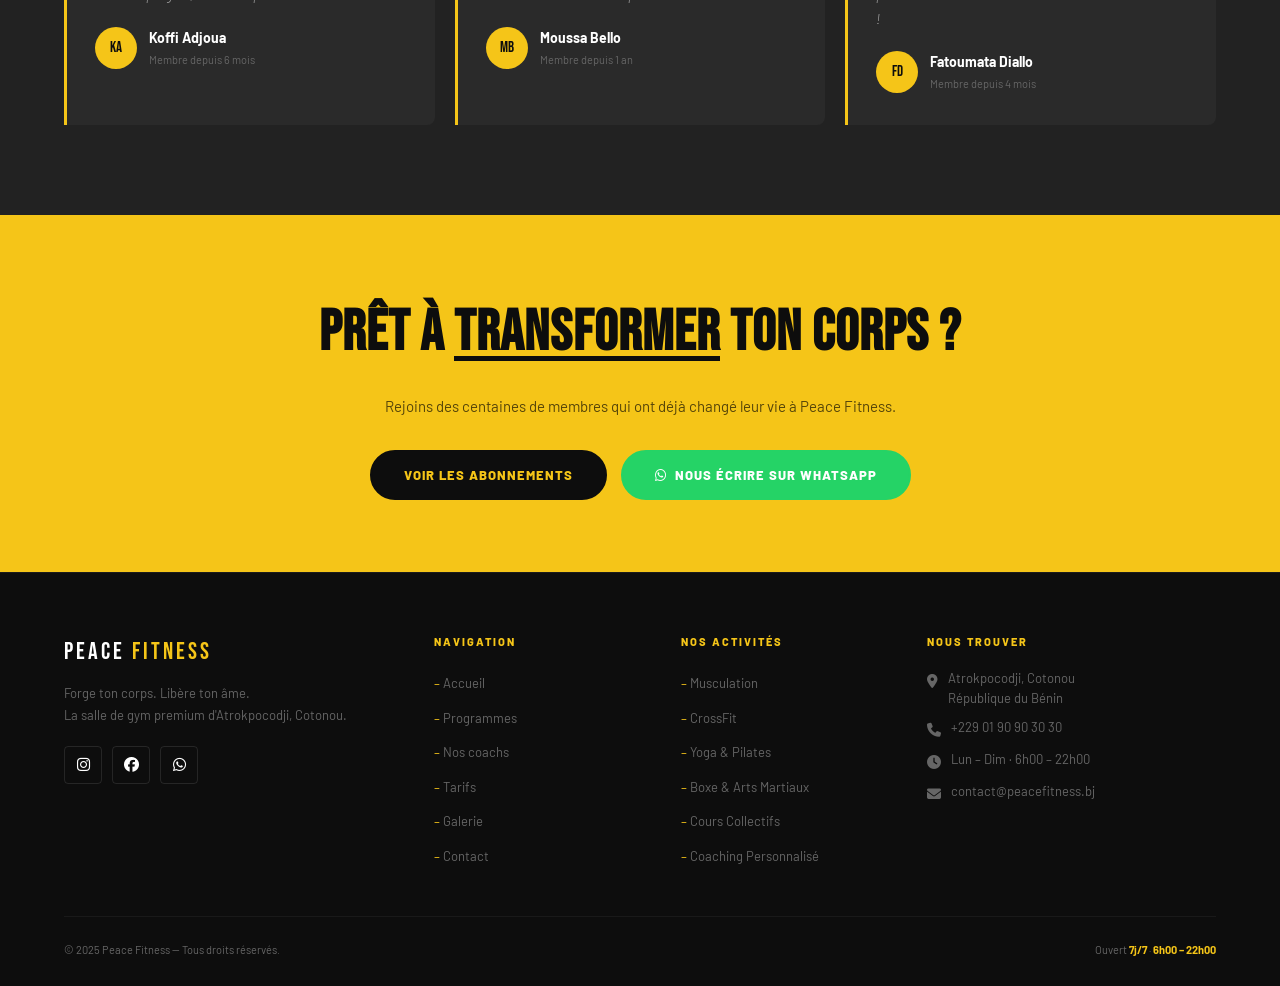
==== commit dae1e372: "Ajoute les photos de la galerie, corrige le menu mobile et met a jour le numero de contact - Fix: .m" ====
--- a/index.html
+++ b/index.html
@@ -174,7 +174,7 @@
       <p class="cta-sub">Rejoins des centaines de membres qui ont déjà changé leur vie à Peace Fitness.</p>
       <div class="cta-btns">
         <a href="tarifs.html" class="btn btn-yellow">Voir les abonnements</a>
-        <a href="https://wa.me/22900000000" class="btn btn-wa" target="_blank"><i class="fa-brands fa-whatsapp"></i> Nous écrire sur WhatsApp</a>
+        <a href="https://wa.me/22901909030" class="btn btn-wa" target="_blank"><i class="fa-brands fa-whatsapp"></i> Nous écrire sur WhatsApp</a>
       </div>
     </div>
   </section>
--- a/css/global.css
+++ b/css/global.css
@@ -89,7 +89,7 @@
 .burger.open span:nth-child(3) { transform: translateY(-7px) rotate(-45deg); }
 
 .mobile-menu {
-  display: none; position: fixed; top: var(--nav-h); left: 0; right: 0;
+  position: fixed; top: var(--nav-h); left: 0; right: 0;
   background: var(--black); z-index: 299;
   border-bottom: 2px solid var(--yellow);
   padding: 0 5%;
